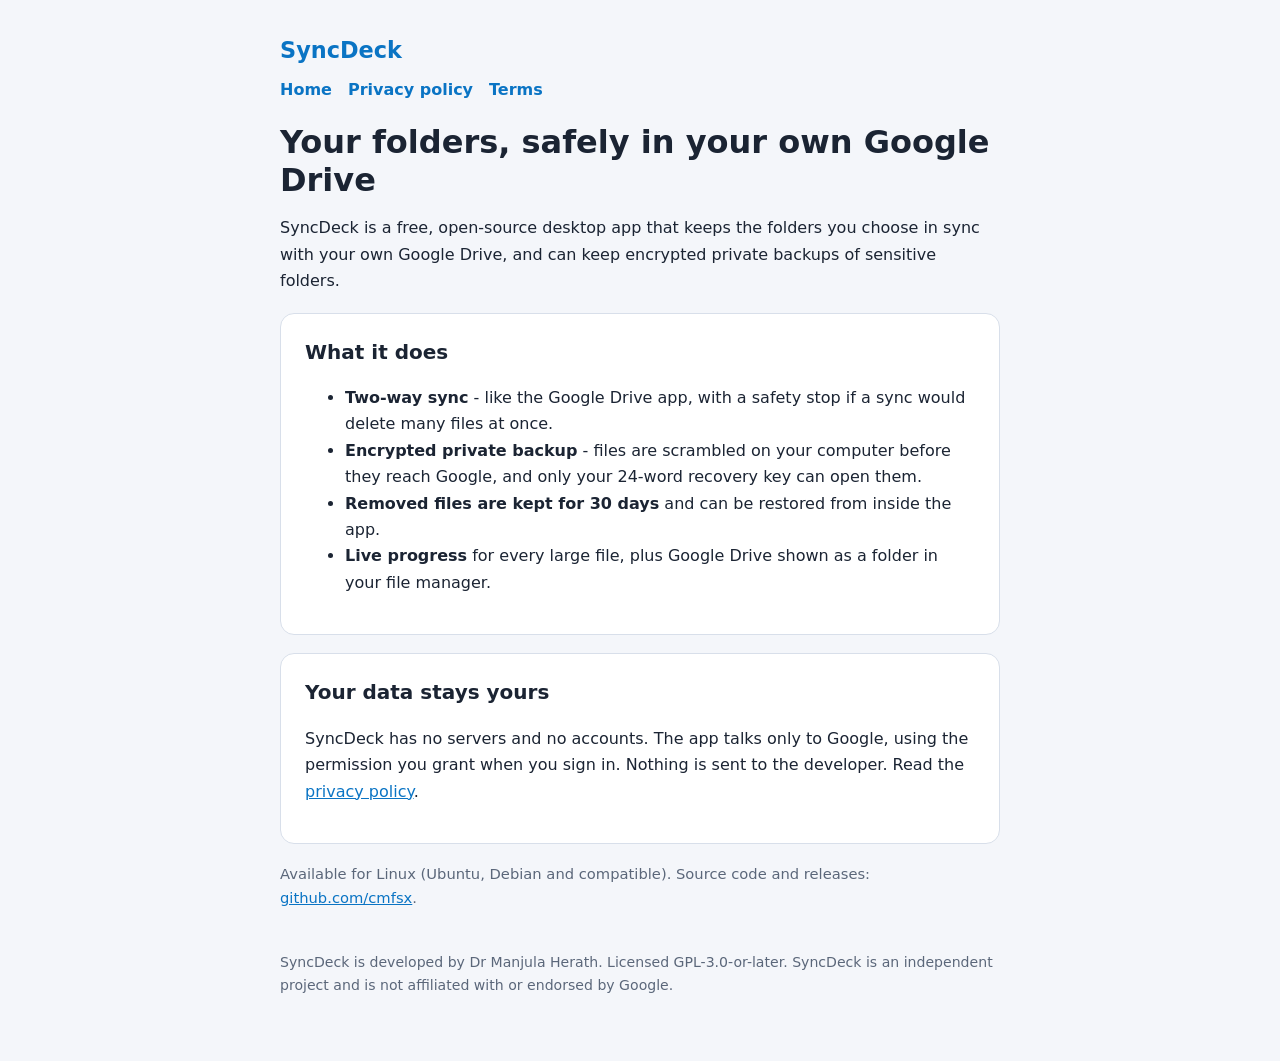
==== index.html @ 48b26252 "SyncDeck home page, privacy policy and terms" ====
<!doctype html><html lang="en"><head><meta charset="utf-8"><meta name="viewport" content="width=device-width,initial-scale=1">
<title>SyncDeck - Google Drive sync and private backup for Linux</title>
<meta name="description" content="SyncDeck keeps chosen folders in sync with your own Google Drive and can keep encrypted private backups. Free and open source."><link rel="stylesheet" href="style.css"></head><body><main>
<header><b>SyncDeck</b></header><nav><a href="/">Home</a><a href="privacy.html">Privacy policy</a><a href="terms.html">Terms</a></nav>
<h1>Your folders, safely in your own Google Drive</h1>
<p>SyncDeck is a free, open-source desktop app that keeps the folders you choose in sync with your own Google Drive, and can keep encrypted private backups of sensitive folders.</p>
<div class="card"><h2 style="margin-top:0">What it does</h2><ul>
<li><b>Two-way sync</b> - like the Google Drive app, with a safety stop if a sync would delete many files at once.</li>
<li><b>Encrypted private backup</b> - files are scrambled on your computer before they reach Google, and only your 24-word recovery key can open them.</li>
<li><b>Removed files are kept for 30 days</b> and can be restored from inside the app.</li>
<li><b>Live progress</b> for every large file, plus Google Drive shown as a folder in your file manager.</li></ul></div>
<div class="card"><h2 style="margin-top:0">Your data stays yours</h2>
<p>SyncDeck has no servers and no accounts. The app talks only to Google, using the permission you grant when you sign in. Nothing is sent to the developer. Read the <a href="privacy.html">privacy policy</a>.</p></div>
<p class="muted">Available for Linux (Ubuntu, Debian and compatible). Source code and releases: <a href="https://github.com/cmfsx">github.com/cmfsx</a>.</p>
<footer>SyncDeck is developed by Dr Manjula Herath. Licensed GPL-3.0-or-later. SyncDeck is an independent project and is not affiliated with or endorsed by Google.</footer>
</main></body></html>
---- style.css ----
:root{--bg:#f4f6fa;--card:#fff;--text:#1b2433;--muted:#5b677a;--brand:#0a74c4;--line:#d8dfea}
@media(prefers-color-scheme:dark){:root{--bg:#0b0f19;--card:#111827;--text:#e5e7eb;--muted:#9aa4b5;--brand:#38bdf8;--line:#334155}}
*{box-sizing:border-box}body{margin:0;background:var(--bg);color:var(--text);font:16px/1.65 Inter,system-ui,-apple-system,Segoe UI,sans-serif}
main{max-width:760px;margin:0 auto;padding:32px 20px 64px}
header{display:flex;align-items:center;gap:12px;margin-bottom:8px}header b{font-size:1.4rem;color:var(--brand)}
nav a{color:var(--brand);margin-right:16px;text-decoration:none;font-weight:600}
.card{background:var(--card);border:1px solid var(--line);border-radius:14px;padding:22px 24px;margin:18px 0}
h1{font-size:2rem;line-height:1.2;margin:.6em 0 .3em}h2{font-size:1.25rem;margin-top:1.6em}
p,li{color:var(--text)}.muted{color:var(--muted);font-size:.92rem}
a{color:var(--brand)}code{background:var(--bg);padding:1px 6px;border-radius:5px}
.btn{display:inline-block;background:var(--brand);color:#fff;padding:10px 18px;border-radius:10px;text-decoration:none;font-weight:700}
footer{margin-top:40px;color:var(--muted);font-size:.88rem}
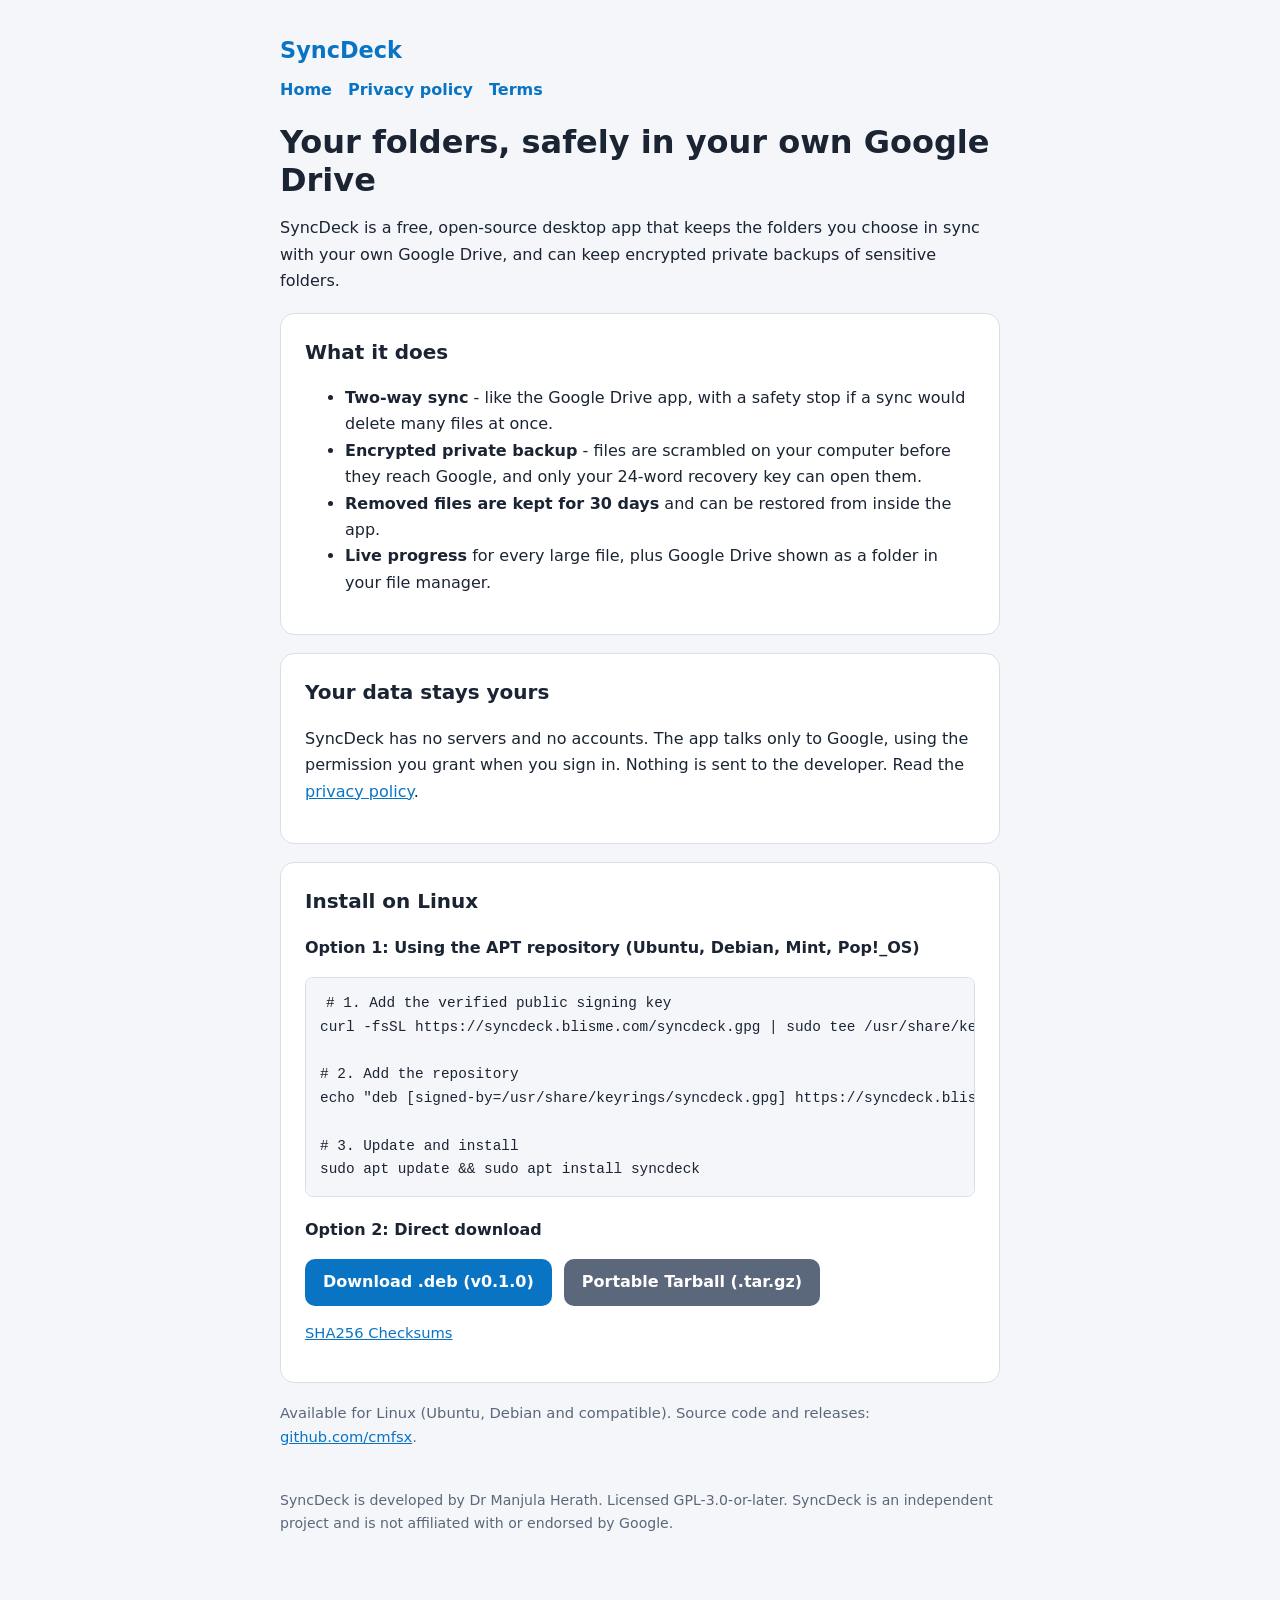
==== commit 3f16f4b5: "feat: publish signed APT repository and Linux v0.1.0 release artifacts" ====
--- a/index.html
+++ b/index.html
@@ -11,6 +11,23 @@
 <li><b>Live progress</b> for every large file, plus Google Drive shown as a folder in your file manager.</li></ul></div>
 <div class="card"><h2 style="margin-top:0">Your data stays yours</h2>
 <p>SyncDeck has no servers and no accounts. The app talks only to Google, using the permission you grant when you sign in. Nothing is sent to the developer. Read the <a href="privacy.html">privacy policy</a>.</p></div>
+<div class="card"><h2 style="margin-top:0">Install on Linux</h2>
+<p><b>Option 1: Using the APT repository (Ubuntu, Debian, Mint, Pop!_OS)</b></p>
+<pre style="background:var(--bg);padding:14px;border-radius:8px;overflow-x:auto;font-size:0.9rem;border:1px solid var(--line)"><code># 1. Add the verified public signing key
+curl -fsSL https://syncdeck.blisme.com/syncdeck.gpg | sudo tee /usr/share/keyrings/syncdeck.gpg >/dev/null
+
+# 2. Add the repository
+echo "deb [signed-by=/usr/share/keyrings/syncdeck.gpg] https://syncdeck.blisme.com/apt stable main" | sudo tee /etc/apt/sources.list.d/syncdeck.list
+
+# 3. Update and install
+sudo apt update &amp;&amp; sudo apt install syncdeck</code></pre>
+
+<p style="margin-top:20px"><b>Option 2: Direct download</b></p>
+<div style="display:flex;gap:12px;flex-wrap:wrap;margin:12px 0">
+  <a class="btn" href="apt/pool/main/s/syncdeck/syncdeck_0.1.0_amd64.deb">Download .deb (v0.1.0)</a>
+  <a class="btn" style="background:var(--muted)" href="downloads/syncdeck-0.1.0-linux-x86_64.tar.gz">Portable Tarball (.tar.gz)</a>
+</div>
+<p class="muted"><a href="downloads/SHA256SUMS.txt">SHA256 Checksums</a></p></div>
 <p class="muted">Available for Linux (Ubuntu, Debian and compatible). Source code and releases: <a href="https://github.com/cmfsx">github.com/cmfsx</a>.</p>
 <footer>SyncDeck is developed by Dr Manjula Herath. Licensed GPL-3.0-or-later. SyncDeck is an independent project and is not affiliated with or endorsed by Google.</footer>
 </main></body></html>
